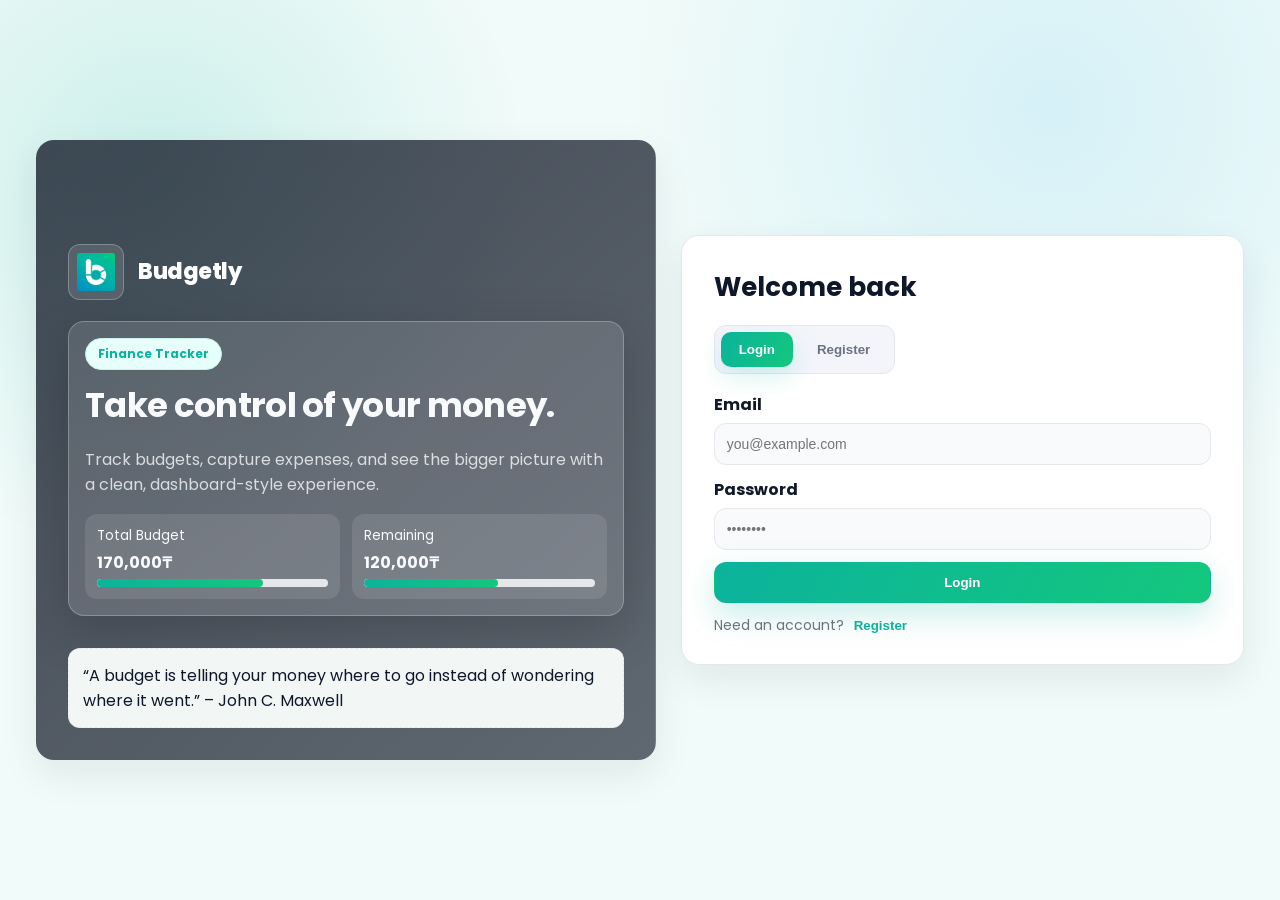
==== index.html @ 2777b46b "final ui" ====
<!DOCTYPE html>
<html lang="en">
<head>
  <meta charset="UTF-8">
  <meta name="viewport" content="width=device-width, initial-scale=1.0">
  <title>Budgetly | Sign In</title>
  <link rel="preconnect" href="https://fonts.googleapis.com">
  <link rel="preconnect" href="https://fonts.gstatic.com" crossorigin>
  <link href="https://fonts.googleapis.com/css2?family=Inter:wght@400;600;700;800&family=Manrope:wght@500;700&family=Poppins:wght@500;600;700;800&display=swap" rel="stylesheet">
  <link rel="stylesheet" href="css/main.css">
  <link rel="stylesheet" href="css/auth.css">
</head>
<body class="auth-body">
  <div class="auth-shell">
    <div class="auth-visual">
      <div class="brand-lockup">
        <img class="brand-logo" src="images/logo.png" alt="Budgetly logo">
        <div class="brand-name">Budgetly</div>
      </div>
      <div class="glass-card">
        <div class="chip">Finance Tracker</div>
        <h1>Take control of your money.</h1>
        <p>Track budgets, capture expenses, and see the bigger picture with a clean, dashboard-style experience.</p>
        <div class="mini-metrics">
          <div class="mini-card">
            <small>Total Budget</small>
            <strong>170,000₸</strong>
            <div class="progress"><span style="width:72%"></span></div>
          </div>
          <div class="mini-card">
            <small>Remaining</small>
            <strong>120,000₸</strong>
            <div class="progress"><span style="width:58%"></span></div>
          </div>
        </div>
      </div>
      <div class="surface" style="margin-top:18px;">
        “A budget is telling your money where to go instead of wondering where it went.” – John C. Maxwell
      </div>
    </div>
    <div class="auth-form">
      <div style="display:flex;justify-content:space-between;align-items:center;">
        <h2 id="formTitle">Welcome back</h2>
        <button class="menu-toggle" style="display:none;">Menu</button>
      </div>
      <div class="toggle-row">
        <button type="button" class="mode-btn active" data-mode="login">Login</button>
        <button type="button" class="mode-btn" data-mode="register">Register</button>
      </div>
      <div id="authMessage" class="alert hidden"></div>
      <form id="authForm">
        <div class="input-group name-group hidden">
          <label for="name">Full Name</label>
          <input type="text" id="name" placeholder="Alex Johnson">
        </div>
        <div class="input-group">
          <label for="email">Email</label>
          <input type="email" id="email" placeholder="you@example.com" required>
        </div>
        <div class="input-group">
          <label for="pin">Password</label>
          <input type="password" id="pin" placeholder="••••••••" minlength="4" required>
        </div>
        <button type="submit" class="button" id="authSubmit">Login</button>
        <div class="auth-footer">
          <span class="helper" id="modeHelper">Need an account?</span>
          <button type="button" class="text-link" id="modeLink" data-mode="register">Register</button>
        </div>
      </form>
    </div>
  </div>

  <script src="https://code.jquery.com/jquery-3.7.1.min.js"></script>
  <script src="js/storage.js"></script>
  <script src="js/utils.js"></script>
  <script src="js/auth.js"></script>
</body>
</html>
---- css/main.css ----
:root {
  --bg-gradient: radial-gradient(circle at 12% 20%, rgba(11, 179, 156, 0.16), transparent 28%),
    radial-gradient(circle at 82% 12%, rgba(14, 165, 233, 0.12), transparent 32%),
    #f1fbf9;
  --surface: #ffffff;
  --muted-surface: #f2f7f6;
  --text: #0f172a;
  --muted: #6b7280;
  --border: #e5e7eb;
  --primary: #0bb39c;
  --primary-strong: #0a8f84;
  --success: #22c55e;
  --warning: #f59e0b;
  --danger: #ef4444;
  --radius: 14px;
  --shadow: 0 14px 38px rgba(15, 23, 42, 0.08);
  --shadow-soft: 0 10px 26px rgba(15, 23, 42, 0.06);
}

* {
  box-sizing: border-box;
}

.hidden {
  display: none !important;
}

body {
  margin: 0;
  font-family: 'Poppins', 'Inter', 'Manrope', 'Segoe UI', sans-serif;
  background: var(--bg-gradient);
  color: var(--text);
  min-height: 100vh;
}

a {
  color: inherit;
  text-decoration: none;
}

.app-shell {
  display: flex;
  min-height: 100vh;
  position: relative;
}

.sidebar {
  width: 250px;
  background: #ffffff;
  color: var(--text);
  display: flex;
  flex-direction: column;
  position: fixed;
  top: 0;
  left: 0;
  bottom: 0;
  padding: 32px 22px 22px;
  border-right: 1px solid #eceff3;
  box-shadow: 10px 0 32px rgba(15, 23, 42, 0.05);
  z-index: 20;
}

.sidebar-profile {
  display: flex;
  flex-direction: column;
  align-items: center;
  gap: 10px;
  margin-bottom: 24px;
}

.nav {
  display: flex;
  flex-direction: column;
  gap: 10px;
}

.nav-link {
  display: flex;
  align-items: center;
  gap: 12px;
  padding: 12px 16px;
  border-radius: 14px;
  color: #111827;
  font-weight: 600;
  transition: background 0.2s ease, color 0.2s ease, box-shadow 0.2s ease;
  border: 1px solid transparent;
  background: transparent;
  width: 100%;
  text-align: left;
  cursor: pointer;
  font: inherit;
}

.nav-link:hover {
  background: #e6fffb;
  color: var(--primary-strong);
}

.nav-link.active {
  background: var(--primary);
  color: #fff;
  box-shadow: 0 14px 24px rgba(11, 179, 156, 0.28);
}

.nav-icon {
  width: 22px;
  height: 22px;
  border-radius: 0;
  border: none;
  background: transparent;
  color: inherit;
  display: inline-flex;
  align-items: center;
  justify-content: center;
  flex-shrink: 0;
}

.nav-link.active .nav-icon {
  color: #fff;
  background: transparent;
  box-shadow: none;
}

.nav-text {
  display: block;
}

.user-avatar {
  width: 78px;
  height: 78px;
  border-radius: 50%;
  background: linear-gradient(135deg, #0bb39c, #0ea5e9);
  color: #fff;
  display: inline-flex;
  align-items: center;
  justify-content: center;
  font-weight: 700;
  font-size: 26px;
}

.user-meta {
  display: flex;
  flex-direction: column;
}

.user-name {
  font-weight: 700;
  font-size: 18px;
  text-align: center;
}

.user-email {
  display: none;
}

.nav-footer {
  margin-top: auto;
  padding-top: 12px;
}

.logout-link {
  width: 100%;
  justify-content: flex-start;
}

.logout-btn:hover {
  background: #e6fffb;
  color: var(--primary);
  transform: translateY(-1px);
}

.main-area {
  flex: 1;
  margin-left: 250px;
  padding: 32px;
  min-height: 100vh;
  background: transparent;
}

.top-bar {
  display: flex;
  align-items: center;
  justify-content: space-between;
  margin-bottom: 22px;
}

.page-header {
  display: flex;
  align-items: center;
  gap: 12px;
  flex-wrap: wrap;
}

.page-title {
  margin: 0;
  color: var(--text);
  font-size: 28px;
  letter-spacing: -0.02em;
}

.muted {
  color: var(--muted);
  font-size: 14px;
}

.card {
  background: var(--surface);
  border-radius: var(--radius);
  padding: 20px;
  box-shadow: var(--shadow);
  border: 1px solid var(--border);
  position: relative;
  overflow: hidden;
}

.card h3 {
  margin: 0 0 6px;
}

.card.small {
  padding: 16px;
}

.stat-value {
  font-size: 26px;
  font-weight: 800;
  letter-spacing: -0.02em;
}

.chip {
  display: inline-flex;
  align-items: center;
  gap: 8px;
  background: #e6fffb;
  color: var(--primary);
  padding: 6px 12px;
  border-radius: 999px;
  font-weight: 700;
  font-size: 12px;
  border: 1px solid #c9f1ea;
}

.grid {
  display: grid;
  gap: 16px;
}

.grid.two {
  grid-template-columns: repeat(auto-fit, minmax(260px, 1fr));
}

.grid.three {
  grid-template-columns: repeat(auto-fit, minmax(220px, 1fr));
}

.grid.budget-grid {
  grid-template-columns: repeat(auto-fit, minmax(280px, 1fr));
}

.button {
  border: 1px solid transparent;
  background: linear-gradient(120deg, #0bb39c, #14c77d);
  color: #fff;
  padding: 12px 16px;
  border-radius: 12px;
  font-weight: 700;
  cursor: pointer;
  transition: transform 0.18s ease, box-shadow 0.18s ease, filter 0.18s ease;
  box-shadow: 0 12px 32px rgba(11, 179, 156, 0.22);
}

.button.secondary {
  background: #ffffff;
  color: #374151;
  border: 1px solid var(--border);
  box-shadow: none;
}

.button.ghost {
  background: transparent;
  color: var(--muted);
  border: 1px dashed var(--border);
  box-shadow: none;
}

.button.danger {
  background: #f04438;
  border-color: #f04438;
  box-shadow: 0 12px 32px rgba(240, 68, 56, 0.2);
}

.button.icon-only {
  width: 42px;
  justify-content: center;
  padding: 10px 10px;
}

.button:hover {
  transform: translateY(-2px);
  filter: brightness(1.02);
}

.button:active {
  transform: translateY(0);
}

form {
  display: flex;
  flex-direction: column;
  gap: 12px;
}

label {
  font-weight: 700;
  color: #111827;
}

input,
select {
  padding: 12px 12px;
  border-radius: 12px;
  border: 1px solid var(--border);
  font-size: 14px;
  background: #f8fafc;
  transition: border 0.2s, box-shadow 0.2s, background 0.2s;
}

input:focus,
select:focus {
  outline: none;
  border-color: var(--primary);
  box-shadow: 0 0 0 3px rgba(11, 179, 156, 0.22);
  background: #fff;
}

.progress {
  width: 100%;
  height: 8px;
  border-radius: 999px;
  background: #e5e7eb;
  overflow: hidden;
  position: relative;
}

.progress span {
  display: block;
  height: 100%;
  width: 0;
  background: linear-gradient(120deg, #0bb39c, #14c77d);
  border-radius: 999px;
  transition: width 0.5s ease;
}

.progress.warning span {
  background: linear-gradient(120deg, #f59e0b, #f97316);
}

.progress.danger span {
  background: linear-gradient(120deg, #f43f5e, #ef4444);
}

.table {
  width: 100%;
  border-collapse: collapse;
}

.table thead {
  background: #f3f4f6;
}

.table th,
.table td {
  padding: 14px 10px;
  text-align: left;
  border-bottom: 1px solid var(--border);
  font-size: 14px;
}

.table th {
  color: #4b5563;
  text-transform: none;
  letter-spacing: 0;
  font-weight: 700;
}

.table tbody tr:hover {
  background: #f2fffc;
}

.badge {
  display: inline-flex;
  padding: 6px 10px;
  border-radius: 10px;
  background: rgba(11, 179, 156, 0.12);
  color: var(--primary);
  font-weight: 700;
  font-size: 12px;
}

.empty-state {
  border: 1px dashed var(--border);
  padding: 16px;
  border-radius: 14px;
  text-align: center;
  color: var(--muted);
  background: var(--muted-surface);
}

.modal {
  position: fixed;
  inset: 0;
  background: rgba(6, 12, 24, 0.45);
  display: flex;
  align-items: center;
  justify-content: center;
  opacity: 0;
  pointer-events: none;
  transition: opacity 0.25s ease;
  z-index: 40;
}

.modal.active {
  opacity: 1;
  pointer-events: all;
}

.modal-card {
  width: min(520px, 90vw);
  background: #fff;
  border-radius: 16px;
  padding: 22px;
  transform: translateY(10px);
  transition: transform 0.25s ease;
  box-shadow: var(--shadow);
  border: 1px solid var(--border);
}

.modal.active .modal-card {
  transform: translateY(0);
}

.modal-header {
  display: flex;
  justify-content: space-between;
  align-items: center;
  margin-bottom: 10px;
}

.modal-actions {
  display: flex;
  justify-content: flex-end;
  gap: 10px;
  margin-top: 12px;
}

.close-modal {
  border: 1px solid var(--border);
  background: #f9fafb;
  border-radius: 50%;
  width: 32px;
  height: 32px;
  cursor: pointer;
}

.pill {
  display: inline-flex;
  padding: 8px 12px;
  border-radius: 999px;
  background: #e6fffb;
  color: var(--primary);
  font-weight: 700;
  font-size: 12px;
  border: 1px solid #c9f1ea;
}

.menu-toggle {
  display: none;
  align-items: center;
  gap: 8px;
  border: 1px solid var(--border);
  background: var(--surface);
  color: #111827;
  padding: 12px 14px;
  border-radius: 14px;
  cursor: pointer;
  font-size: 18px;
  line-height: 1;
}

.surface {
  border: 1px dashed var(--border);
  padding: 14px;
  border-radius: 12px;
  color: var(--text);
  background: var(--muted-surface);
}

.sidebar-mobile-header {
  display: none;
  position: absolute;
  top: 12px;
  right: 12px;
}

.sidebar-close {
  border: none;
  background: #f1fbf7;
  color: #374151;
  padding: 10px 12px;
  border-radius: 12px;
  cursor: pointer;
  font-weight: 700;
  width: 44px;
  height: 44px;
  display: none;
  align-items: center;
  justify-content: center;
  box-shadow: 0 6px 18px rgba(15, 23, 42, 0.08);
}

@media (max-width: 900px) {
  .sidebar {
    transform: translateX(-100%);
    transition: transform 0.3s ease;
  }

  body.sidebar-open .sidebar {
    transform: translateX(0);
  }

  .main-area {
    margin-left: 0;
    padding: 24px;
  }

  .menu-toggle {
    display: inline-flex;
  }

  .sidebar-mobile-header {
    display: flex;
  }

  .sidebar-close {
    display: inline-flex;
  }

  .page-header {
    align-items: flex-start;
    gap: 12px;
  }
}

@media (max-width: 640px) {
  .grid.two,
  .grid.three,
  .grid.budget-grid {
    grid-template-columns: 1fr;
  }

  .card {
    padding: 16px;
  }

  .page-title {
    font-size: 24px;
  }
}
---- css/auth.css ----
.auth-body {
  background: var(--bg-gradient);
  min-height: 100vh;
  display: flex;
  align-items: center;
  justify-content: center;
  padding: 36px;
}

.auth-shell {
  display: grid;
  grid-template-columns: 1.1fr 1fr;
  gap: 25px;
  max-width: 1230px;
  width: 100%;
}

.auth-visual {
  position: relative;
  border-radius: 18px;
  overflow: hidden;
  min-height: 620px;
  padding: 32px;
  color: #f8fafc;
  display: flex;
  flex-direction: column;
  justify-content: flex-end;
  gap: 14px;
  background: linear-gradient(140deg, rgba(17, 24, 39, 0.78), rgba(17, 24, 39, 0.65)),
    url('https://images.unsplash.com/photo-1520607162513-77705c0f0d4a?auto=format&fit=crop&w=1600&q=80');
  background-size: cover;
  background-position: center;
  box-shadow: var(--shadow);
}

.brand-lockup {
  display: flex;
  align-items: center;
  gap: 14px;
}

.brand-logo {
  width: 56px;
  height: 56px;
  object-fit: contain;
  border-radius: 12px;
  background: rgba(255, 255, 255, 0.12);
  border: 1px solid rgba(255, 255, 255, 0.25);
  padding: 8px;
}

.brand-name {
  font-size: 22px;
  font-weight: 800;
  letter-spacing: -0.02em;
  color: #fff;
}

.auth-visual h1 {
  margin: 10px 0 6px;
  font-size: 34px;
  letter-spacing: -0.02em;
}

.auth-visual p {
  color: rgba(248, 250, 252, 0.8);
  font-size: 1rem;
  line-height: 1.6;
}

.glass-card {
  background: rgba(255, 255, 255, 0.12);
  border-radius: 16px;
  padding: 16px;
  margin-top: 7px;
  border: 1px solid rgba(255, 255, 255, 0.25);
  box-shadow: 0 16px 50px rgba(0, 0, 0, 0.18);
}

.mini-metrics {
  display: grid;
  grid-template-columns: repeat(2, minmax(0, 1fr));
  gap: 12px;
  margin-top: 12px;
}

.mini-card {
  background: rgba(255, 255, 255, 0.1);
  padding: 12px;
  border-radius: 12px;
  display: flex;
  flex-direction: column;
  gap: 4px;
}

.auth-form {
  background: var(--surface);
  padding: 32px 32px 28px;
  display: flex;
  flex-direction: column;
  gap: 18px;
  border-radius: 18px;
  border: 1px solid var(--border);
  box-shadow: var(--shadow);
  align-self: center;
}

.auth-form h2 {
  margin: 0;
  font-size: 26px;
}

.toggle-row {
  display: inline-flex;
  background: #f3f5fb;
  padding: 6px;
  border-radius: 12px;
  gap: 6px;
  width: fit-content;
  border: 1px solid var(--border);
}

.toggle-row button {
  border: none;
  padding: 10px 18px;
  border-radius: 10px;
  background: transparent;
  font-weight: 600;
  color: #6b7280;
  cursor: pointer;
  transition: background 0.2s, color 0.2s;
}

.toggle-row button.active {
  background: linear-gradient(120deg, #0bb39c, #14c77d);
  color: #fff;
  box-shadow: 0 10px 24px rgba(11, 179, 156, 0.16);
}

.input-group {
  display: flex;
  flex-direction: column;
  gap: 6px;
}

.input-group label {
  font-weight: 700;
}

.input-group input {
  border-radius: 12px;
  padding: 12px;
  border: 1px solid var(--border);
  background: #f8fafc;
}

.hidden {
  display: none !important;
}

.helper {
  color: #6b7280;
  font-size: 14px;
}

.text-link {
  border: none;
  background: transparent;
  color: var(--primary);
  font-weight: 700;
  cursor: pointer;
  padding: 0;
}

.text-link:hover {
  text-decoration: underline;
}

.auth-footer {
  display: flex;
  align-items: center;
  justify-content: flex-start;
  gap: 10px;
  flex-wrap: wrap;
}

.alert {
  padding: 10px 12px;
  border-radius: 12px;
  font-weight: 600;
}

.alert.success {
  background: rgba(34, 197, 94, 0.12);
  color: #166534;
  border: 1px solid rgba(34, 197, 94, 0.25);
}

.alert.error {
  background: rgba(239, 68, 68, 0.12);
  color: #991b1b;
  border: 1px solid rgba(239, 68, 68, 0.25);
}

@media (max-width: 900px) {
  .auth-shell {
    grid-template-columns: 1fr;
    gap: 16px;
  }

  .auth-visual {
    min-height: 340px;
  }
}

@media (max-width: 720px) {
  .auth-shell {
    grid-template-columns: 1fr;
  }

  .auth-visual {
    display: none;
  }

  .auth-form {
    padding: 24px;
  }
}
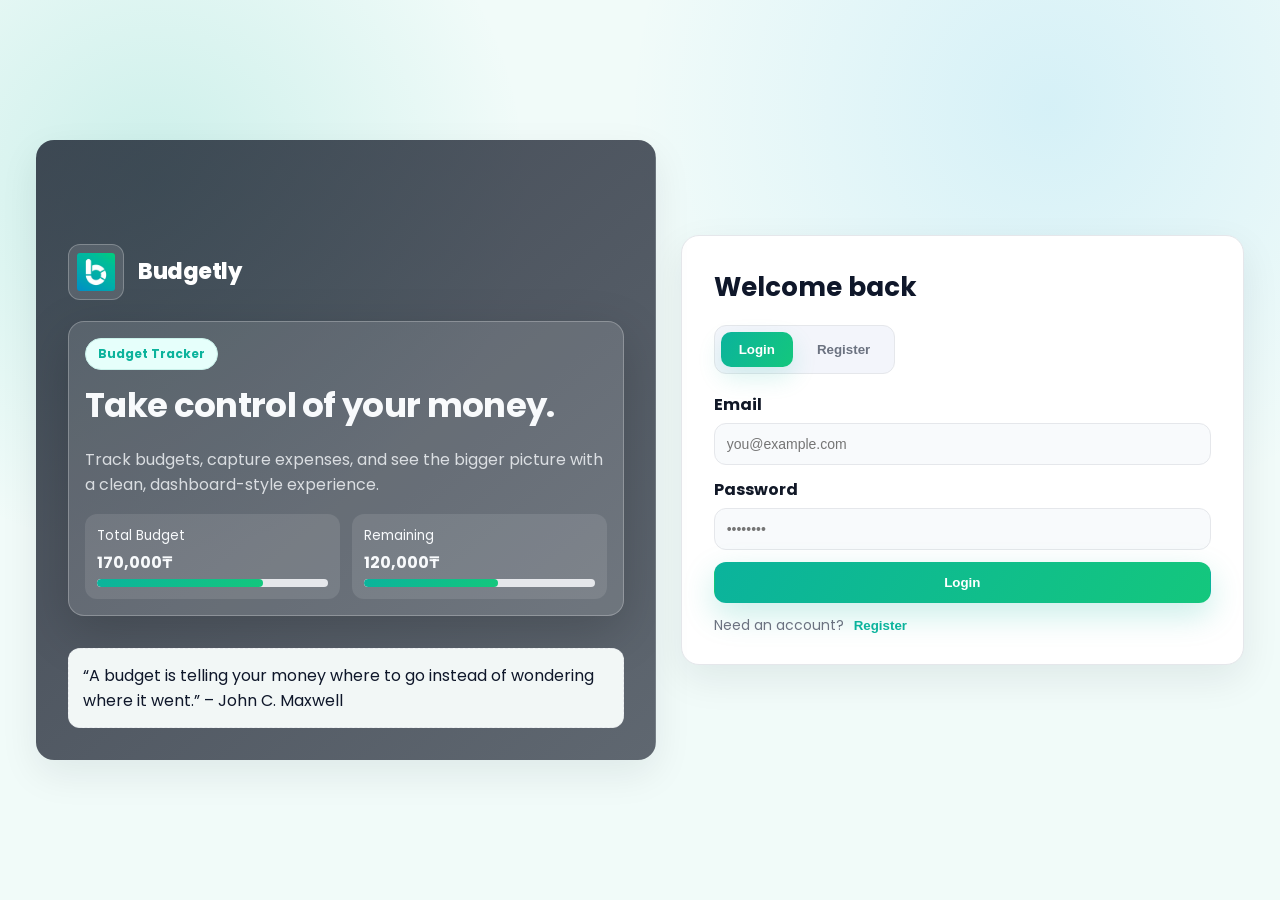
==== commit 18d17d54: "change" ====
--- a/index.html
+++ b/index.html
@@ -18,7 +18,7 @@
         <div class="brand-name">Budgetly</div>
       </div>
       <div class="glass-card">
-        <div class="chip">Finance Tracker</div>
+        <div class="chip">Budget Tracker</div>
         <h1>Take control of your money.</h1>
         <p>Track budgets, capture expenses, and see the bigger picture with a clean, dashboard-style experience.</p>
         <div class="mini-metrics">
--- a/css/main.css
+++ b/css/main.css
@@ -138,6 +138,19 @@
   font-size: 26px;
 }
 
+.user-avatar.has-photo {
+  background-size: cover;
+  background-position: center;
+  color: transparent;
+}
+
+.user-avatar-btn {
+  border: none;
+  background: transparent;
+  padding: 0;
+  cursor: pointer;
+}
+
 .user-meta {
   display: flex;
   flex-direction: column;
@@ -150,7 +163,8 @@
 }
 
 .user-email {
-  display: none;
+  font-size: 13px;
+  color: var(--muted);
 }
 
 .nav-footer {
@@ -287,6 +301,11 @@
   background: #f04438;
   border-color: #f04438;
   box-shadow: 0 12px 32px rgba(240, 68, 56, 0.2);
+}
+
+.button.small {
+  padding: 8px 12px;
+  font-size: 13px;
 }
 
 .button.icon-only {
@@ -409,7 +428,7 @@
 .modal {
   position: fixed;
   inset: 0;
-  background: rgba(6, 12, 24, 0.45);
+  background: rgba(15, 23, 42, 0.35);
   display: flex;
   align-items: center;
   justify-content: center;
@@ -417,6 +436,7 @@
   pointer-events: none;
   transition: opacity 0.25s ease;
   z-index: 40;
+  padding: 40px 16px;
 }
 
 .modal.active {
@@ -429,6 +449,7 @@
   background: #fff;
   border-radius: 16px;
   padding: 22px;
+  margin: 16px 0;
   transform: translateY(10px);
   transition: transform 0.25s ease;
   box-shadow: var(--shadow);
@@ -518,6 +539,170 @@
   box-shadow: 0 6px 18px rgba(15, 23, 42, 0.08);
 }
 
+.profile-card {
+  background: var(--surface);
+  color: var(--text);
+  border: 1px solid var(--border);
+}
+
+.profile-card .modal-header h3 {
+  color: var(--text);
+}
+
+.profile-card .close-modal {
+  background: #f1f5f9;
+  border-color: var(--border);
+  color: var(--text);
+}
+
+.profile-hero {
+  display: flex;
+  gap: 16px;
+  align-items: center;
+  padding: 6px 0 8px;
+}
+
+.avatar-preview {
+  width: 92px;
+  height: 92px;
+  border-radius: 50%;
+  background: linear-gradient(135deg, #0bb39c, #0ea5e9);
+  color: #fff;
+  display: inline-flex;
+  align-items: center;
+  justify-content: center;
+  font-weight: 700;
+  font-size: 26px;
+  box-shadow: var(--shadow-soft);
+}
+
+.avatar-preview.large {
+  width: 104px;
+  height: 104px;
+}
+
+.avatar-preview.has-photo {
+  background-size: cover;
+  background-position: center;
+  color: transparent;
+}
+
+.profile-hero-name {
+  font-size: 22px;
+  font-weight: 800;
+  letter-spacing: -0.01em;
+}
+
+.profile-hero-email {
+  color: #9ca3af;
+  margin-top: 4px;
+}
+
+.profile-fields {
+  display: grid;
+  grid-template-columns: repeat(auto-fit, minmax(240px, 1fr));
+  gap: 12px 16px;
+  margin: 14px 0;
+}
+
+.profile-fields .field {
+  display: flex;
+  flex-direction: column;
+  gap: 6px;
+}
+
+.profile-fields label {
+  color: var(--text);
+  font-weight: 700;
+}
+
+.profile-card input {
+  background: var(--muted-surface);
+  border: 1px solid var(--border);
+  color: var(--text);
+  border-radius: 12px;
+}
+
+.profile-card input:disabled {
+  opacity: 0.85;
+}
+
+.profile-card input::placeholder {
+  color: var(--muted);
+}
+
+.form-note {
+  font-size: 13px;
+  color: var(--muted);
+}
+
+.profile-card .form-note {
+  color: var(--muted);
+}
+
+.message-bar {
+  padding: 10px 12px;
+  border-radius: 12px;
+  font-weight: 600;
+  background: var(--muted-surface);
+  border: 1px solid var(--border);
+  color: var(--text);
+}
+
+.message-bar.success {
+  background: #ecfdf3;
+  color: #15803d;
+  border: 1px solid #bbf7d0;
+}
+
+.message-bar.error {
+  background: #fef2f2;
+  color: #b91c1c;
+  border: 1px solid #fecaca;
+}
+
+.profile-actions {
+  display: flex;
+  flex-wrap: wrap;
+  justify-content: space-between;
+  align-items: center;
+}
+
+.profile-actions-buttons {
+  display: flex;
+  gap: 10px;
+  align-items: center;
+}
+
+.avatar-button {
+  border: none;
+  padding: 0;
+  background: transparent;
+  cursor: pointer;
+  border-radius: 999px;
+}
+
+.password-section {
+  grid-column: 1 / -1;
+  padding: 12px;
+  border: 1px dashed var(--border);
+  border-radius: 12px;
+  background: var(--muted-surface);
+}
+
+.password-head {
+  display: flex;
+  justify-content: space-between;
+  align-items: center;
+  margin-bottom: 10px;
+}
+
+.password-fields {
+  display: grid;
+  grid-template-columns: repeat(auto-fit, minmax(220px, 1fr));
+  gap: 10px 14px;
+}
+
 @media (max-width: 900px) {
   .sidebar {
     transform: translateX(-100%);
@@ -566,3 +751,33 @@
     font-size: 24px;
   }
 }
+
+@media (max-width: 480px) {
+  .modal-card {
+    padding: 16px;
+  }
+
+  .profile-hero {
+    flex-direction: column;
+    align-items: flex-start;
+    gap: 12px;
+  }
+
+  .avatar-preview.large {
+    width: 88px;
+    height: 88px;
+  }
+
+  .profile-fields {
+    grid-template-columns: 1fr;
+  }
+
+  .profile-actions-buttons {
+    flex-direction: column;
+    width: 100%;
+  }
+
+  .profile-actions-buttons .button {
+    width: 100%;
+  }
+}
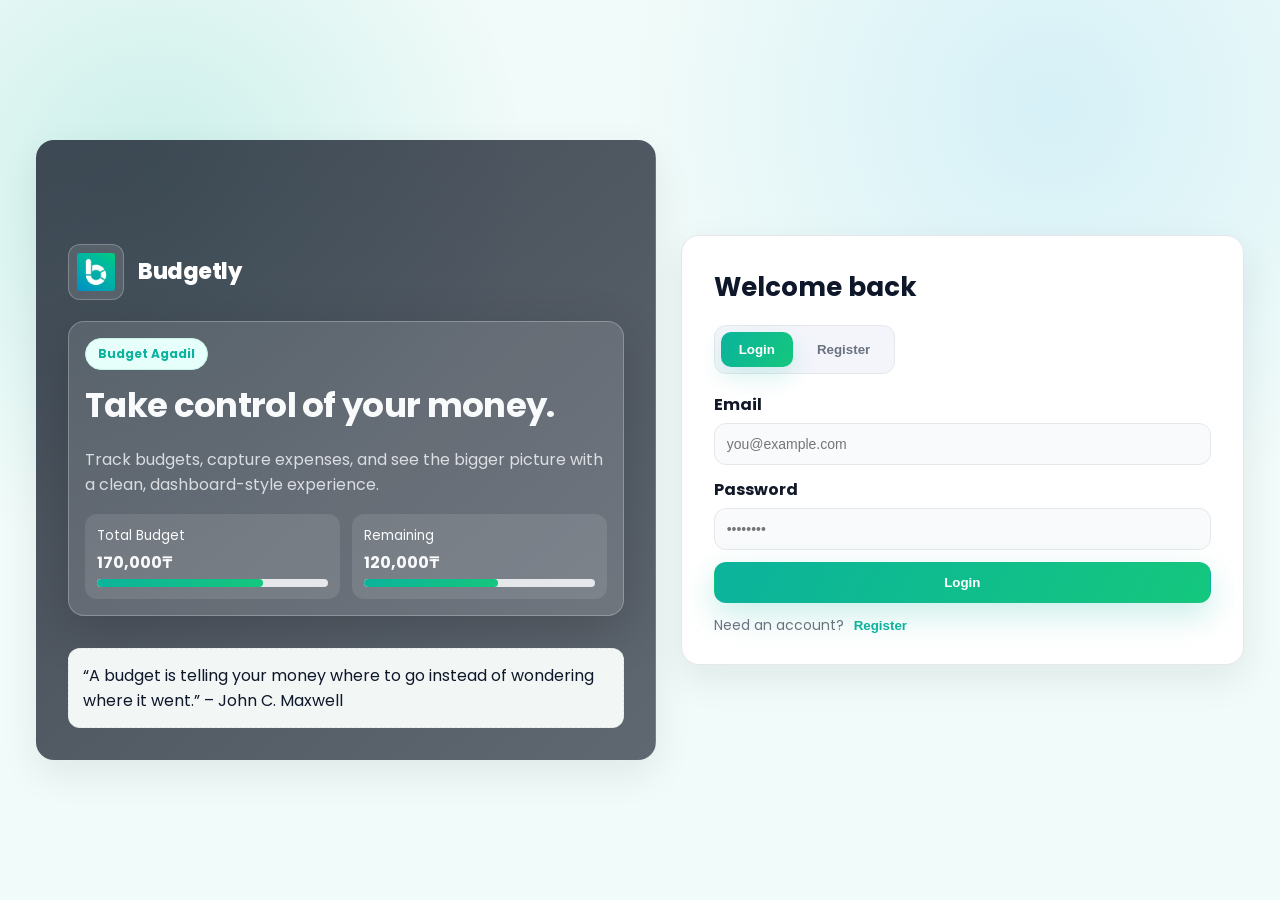
==== commit 7ad857da: "feat: update project" ====
--- a/index.html
+++ b/index.html
@@ -18,7 +18,7 @@
         <div class="brand-name">Budgetly</div>
       </div>
       <div class="glass-card">
-        <div class="chip">Budget Tracker</div>
+        <div class="chip">Budget Agadil</div>
         <h1>Take control of your money.</h1>
         <p>Track budgets, capture expenses, and see the bigger picture with a clean, dashboard-style experience.</p>
         <div class="mini-metrics">
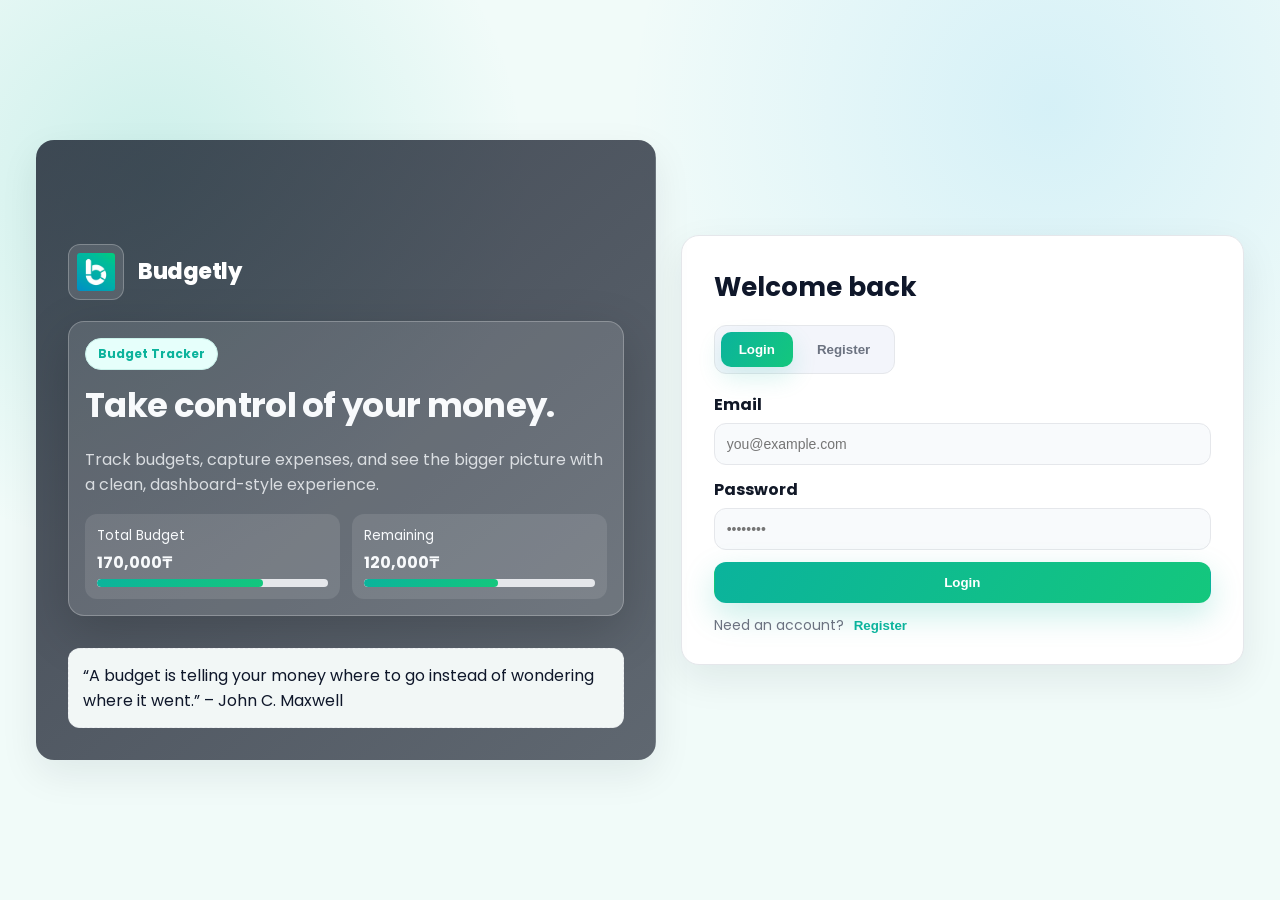
==== commit 77cb09dc: "agadil" ====
--- a/index.html
+++ b/index.html
@@ -18,7 +18,7 @@
         <div class="brand-name">Budgetly</div>
       </div>
       <div class="glass-card">
-        <div class="chip">Budget Agadil</div>
+        <div class="chip">Budget Tracker</div>
         <h1>Take control of your money.</h1>
         <p>Track budgets, capture expenses, and see the bigger picture with a clean, dashboard-style experience.</p>
         <div class="mini-metrics">
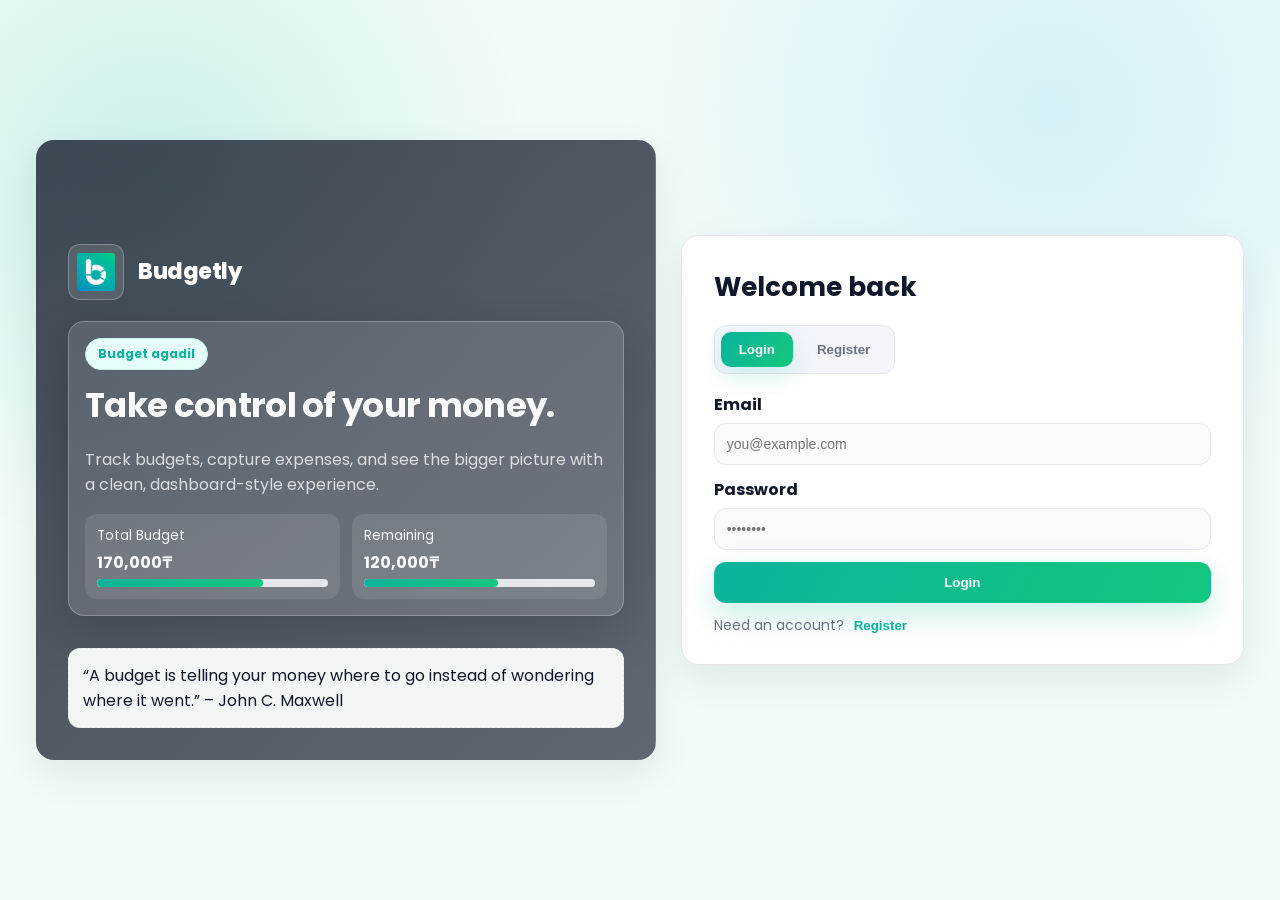
==== commit d3c64b1e: "agadil" ====
--- a/index.html
+++ b/index.html
@@ -18,7 +18,7 @@
         <div class="brand-name">Budgetly</div>
       </div>
       <div class="glass-card">
-        <div class="chip">Budget Tracker</div>
+        <div class="chip">Budget agadil</div>
         <h1>Take control of your money.</h1>
         <p>Track budgets, capture expenses, and see the bigger picture with a clean, dashboard-style experience.</p>
         <div class="mini-metrics">
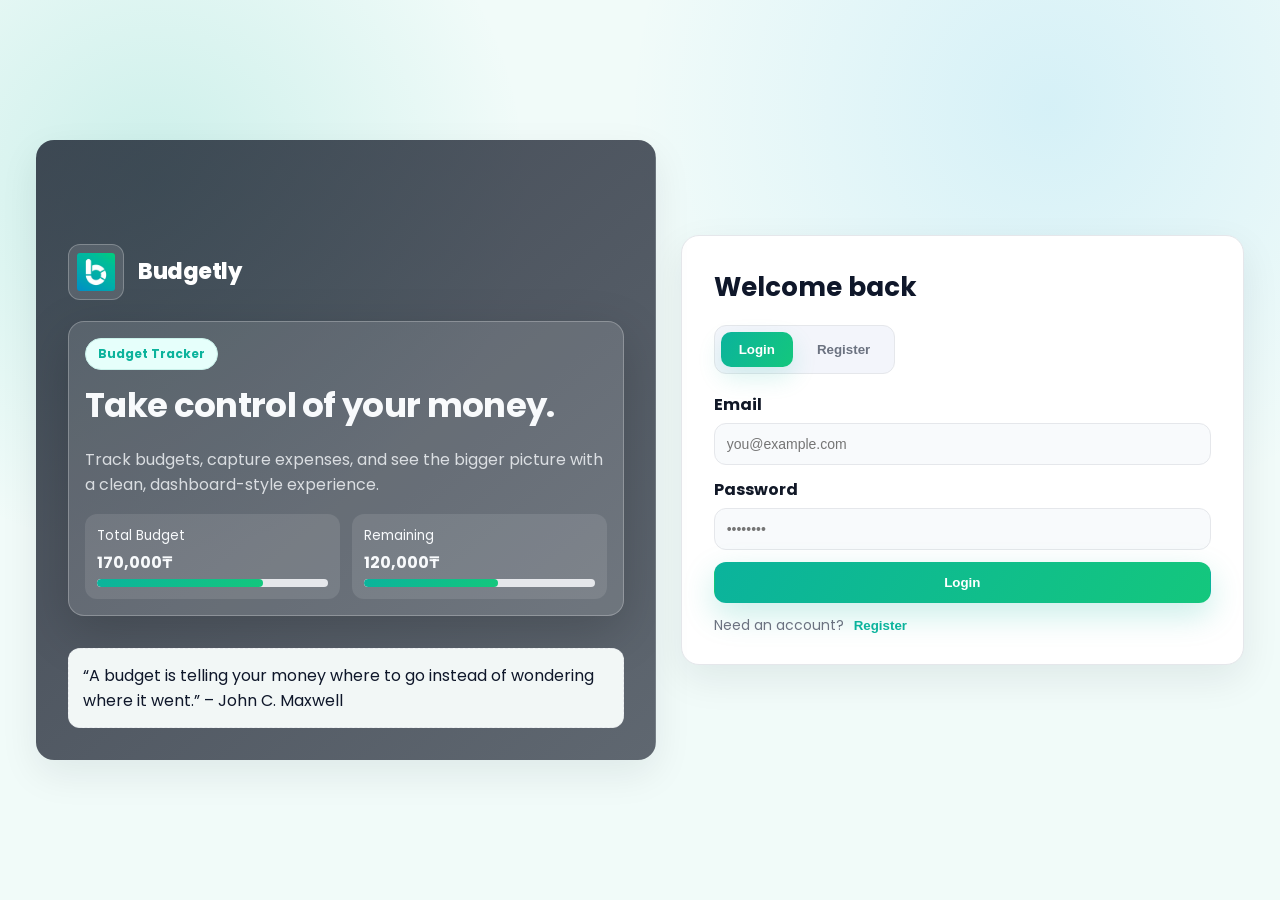
==== commit 75bf94d1: "agadil" ====
--- a/index.html
+++ b/index.html
@@ -18,7 +18,7 @@
         <div class="brand-name">Budgetly</div>
       </div>
       <div class="glass-card">
-        <div class="chip">Budget agadil</div>
+        <div class="chip">Budget Tracker</div>
         <h1>Take control of your money.</h1>
         <p>Track budgets, capture expenses, and see the bigger picture with a clean, dashboard-style experience.</p>
         <div class="mini-metrics">
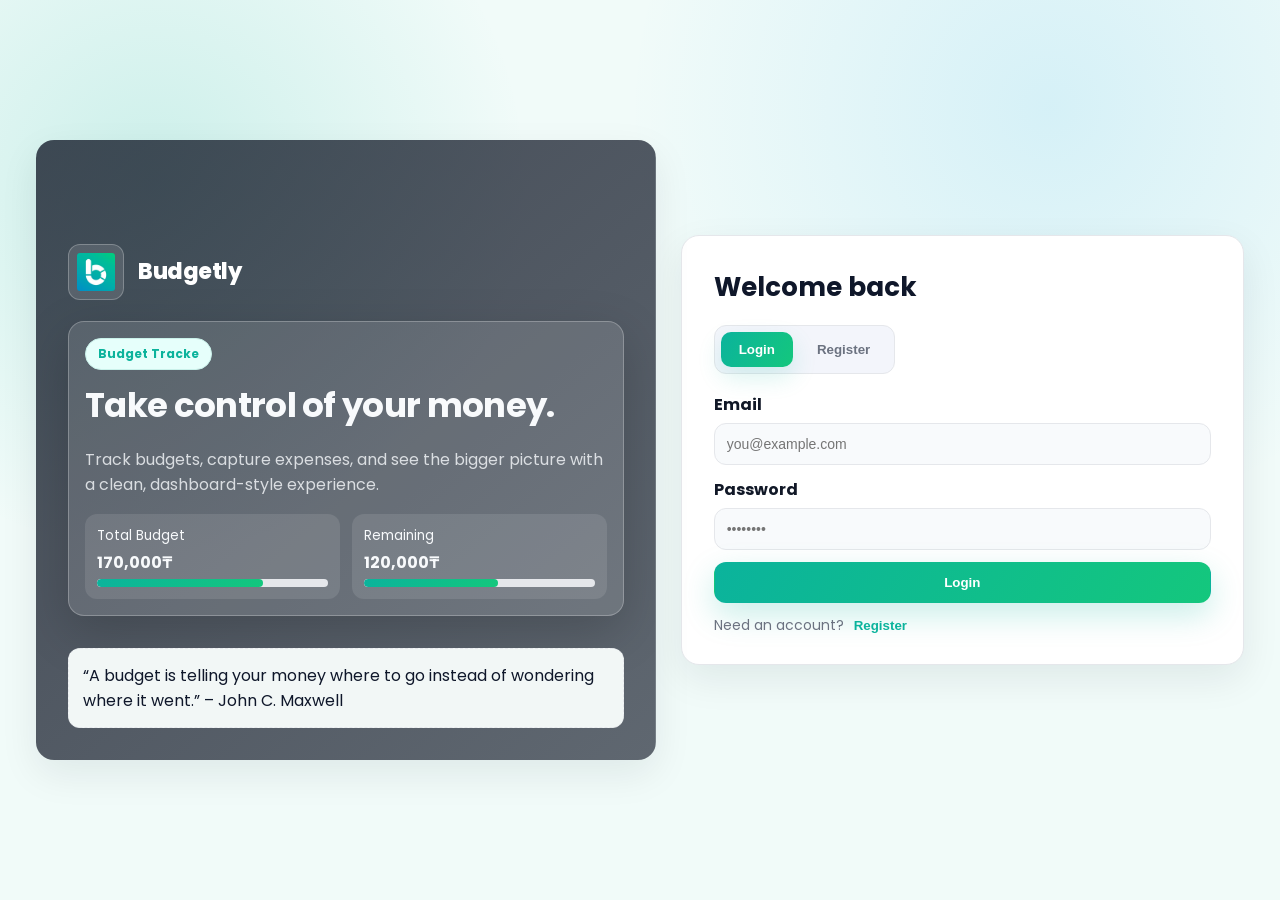
==== commit e2b05b95: "i change notifacation" ====
--- a/index.html
+++ b/index.html
@@ -18,7 +18,7 @@
         <div class="brand-name">Budgetly</div>
       </div>
       <div class="glass-card">
-        <div class="chip">Budget Tracker</div>
+        <div class="chip">Budget Tracke</div>
         <h1>Take control of your money.</h1>
         <p>Track budgets, capture expenses, and see the bigger picture with a clean, dashboard-style experience.</p>
         <div class="mini-metrics">
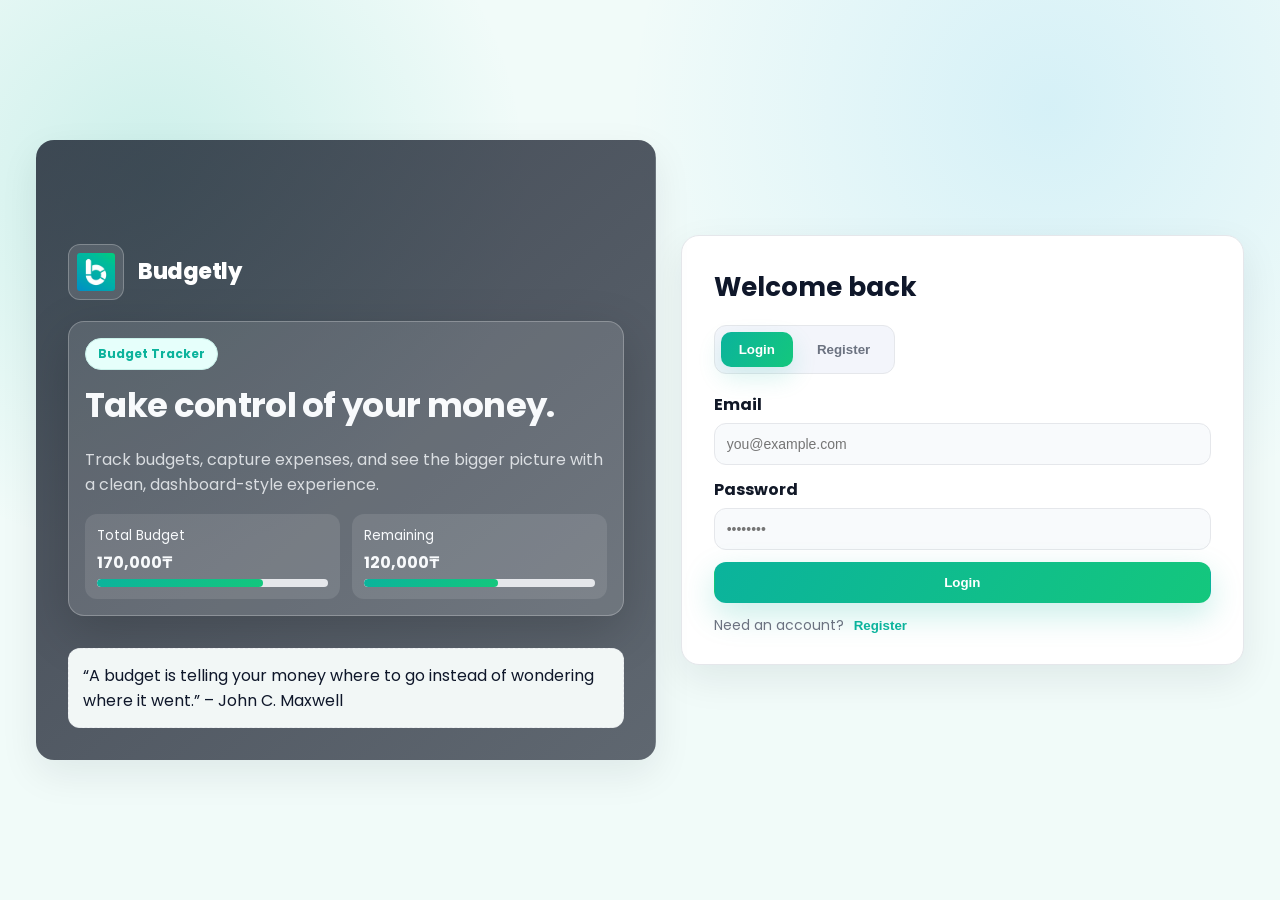
==== commit 93ebe4c8: "FINAL 40 WITH README" ====
--- a/index.html
+++ b/index.html
@@ -18,7 +18,7 @@
         <div class="brand-name">Budgetly</div>
       </div>
       <div class="glass-card">
-        <div class="chip">Budget Tracke</div>
+        <div class="chip">Budget Tracker</div>
         <h1>Take control of your money.</h1>
         <p>Track budgets, capture expenses, and see the bigger picture with a clean, dashboard-style experience.</p>
         <div class="mini-metrics">
